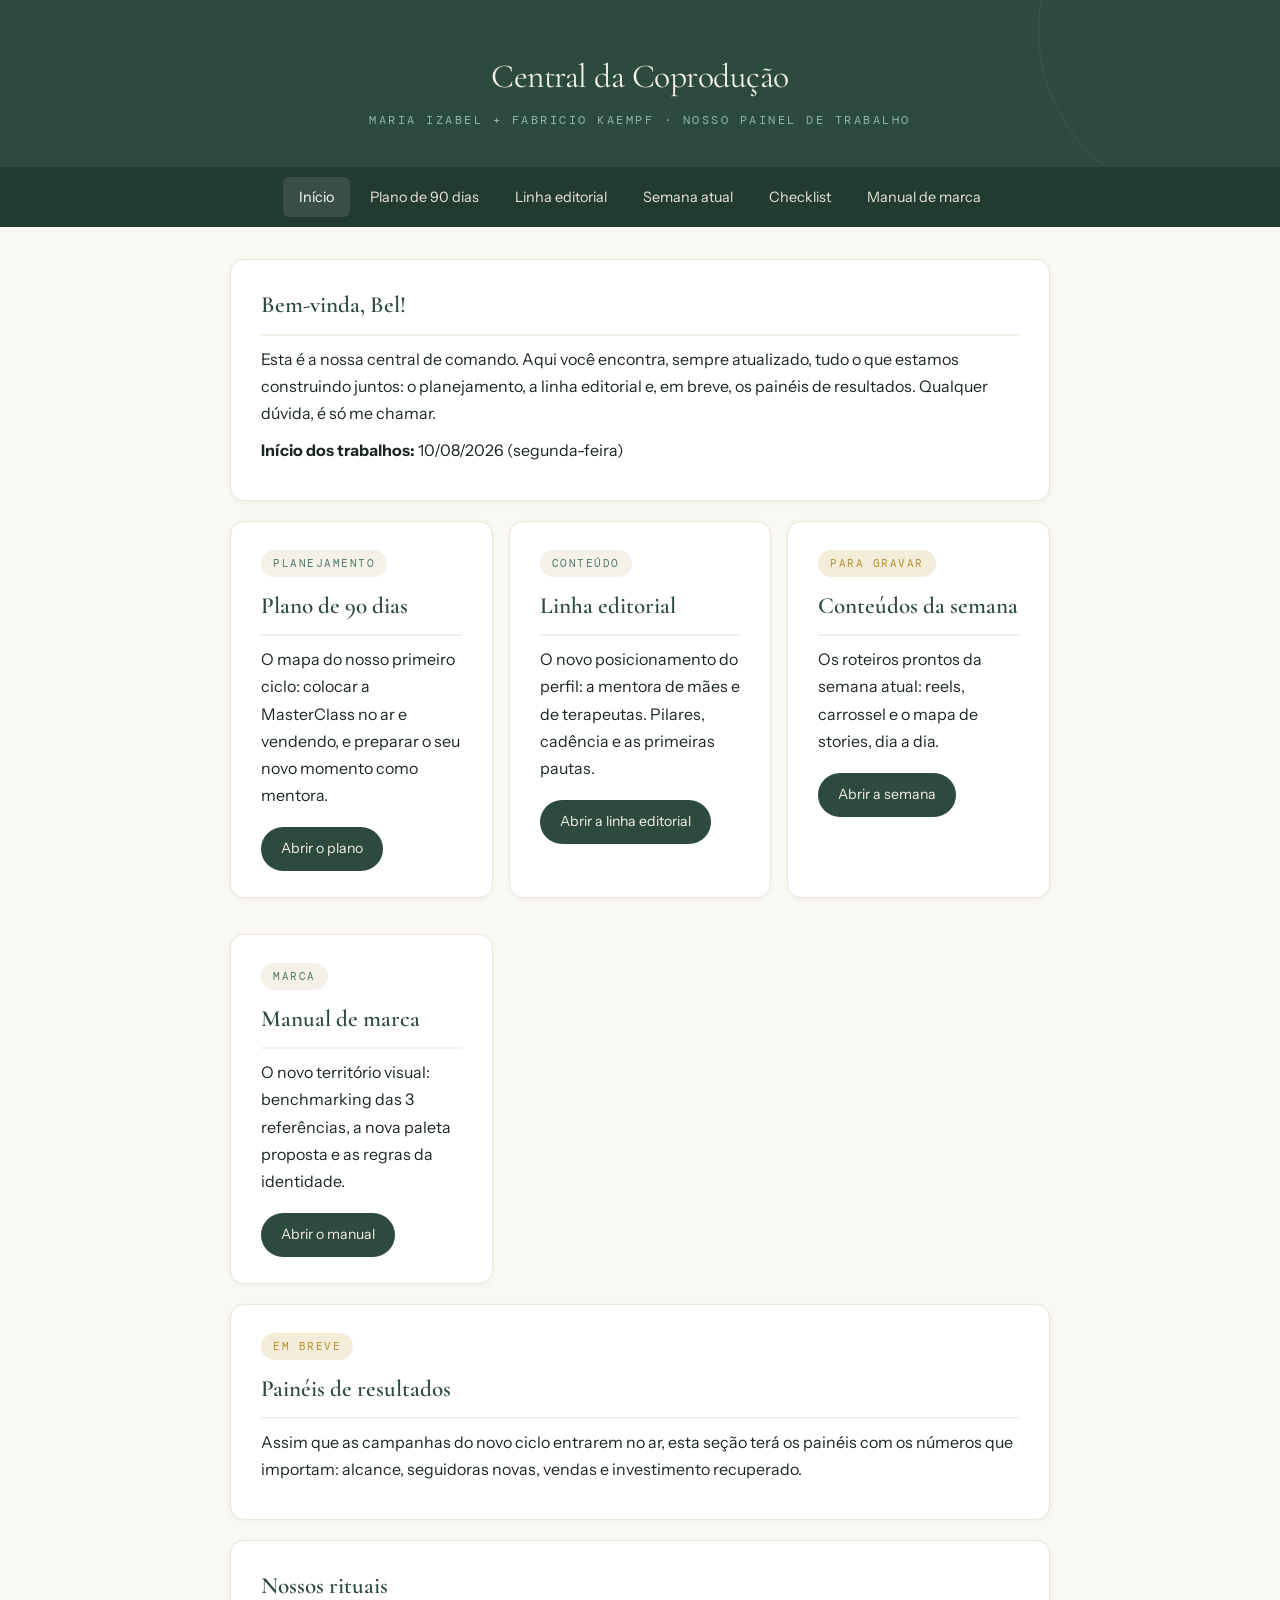
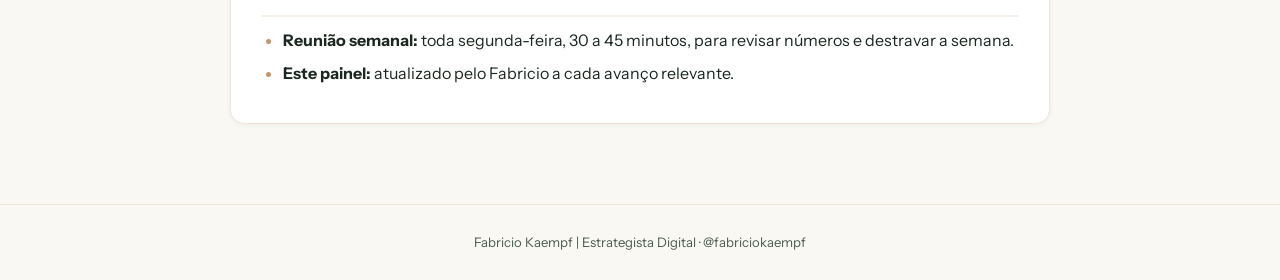
==== index.html @ 76218196 "Conteudos da Semana 2 (17 a 23/08): roteiros calibrados pelas DMs, CTA com DM e numero oficial de 10" ====
<!DOCTYPE html>
<html lang="pt-BR">
<head>
  <meta charset="UTF-8">
  <meta name="viewport" content="width=device-width, initial-scale=1.0">
  <title>Central da Coprodução · Maria Izabel</title>
  <link href="https://fonts.googleapis.com/css2?family=Cormorant+Garamond:ital,wght@0,400;0,600;1,400&family=DM+Mono:wght@300;400&family=Instrument+Sans:wght@400;500;600&display=swap" rel="stylesheet">
  <link rel="stylesheet" href="styles.css">
</head>
<body>
  <header>
    <h1>Central da Coprodução</h1>
    <p>Maria Izabel + Fabricio Kaempf · Nosso painel de trabalho</p>
  </header>
  <nav>
    <a href="index.html" class="ativo">Início</a>
    <a href="plano-90-dias.html">Plano de 90 dias</a>
    <a href="linha-editorial.html">Linha editorial</a>
    <a href="conteudos-semana-02.html">Semana atual</a>
    <a href="checklist.html">Checklist</a>
    <a href="manual-marca.html">Manual de marca</a>
  </nav>
  <main>
    <div class="card">
      <h2>Bem-vinda, Bel!</h2>
      <p>Esta é a nossa central de comando. Aqui você encontra, sempre atualizado, tudo o que estamos construindo juntos: o planejamento, a linha editorial e, em breve, os painéis de resultados. Qualquer dúvida, é só me chamar.</p>
      <p><strong>Início dos trabalhos:</strong> 10/08/2026 (segunda-feira)</p>
    </div>

    <div class="grid">
      <div class="card">
        <span class="tag">Planejamento</span>
        <h2>Plano de 90 dias</h2>
        <p>O mapa do nosso primeiro ciclo: colocar a MasterClass no ar e vendendo, e preparar o seu novo momento como mentora.</p>
        <a class="botao" href="plano-90-dias.html">Abrir o plano</a>
      </div>
      <div class="card">
        <span class="tag">Conteúdo</span>
        <h2>Linha editorial</h2>
        <p>O novo posicionamento do perfil: a mentora de mães e de terapeutas. Pilares, cadência e as primeiras pautas.</p>
        <a class="botao" href="linha-editorial.html">Abrir a linha editorial</a>
      </div>
      <div class="card">
        <span class="tag acento">Para gravar</span>
        <h2>Conteúdos da semana</h2>
        <p>Os roteiros prontos da semana atual: reels, carrossel e o mapa de stories, dia a dia.</p>
        <a class="botao" href="conteudos-semana-02.html">Abrir a semana</a>
      </div>
      <div class="card">
        <span class="tag">Marca</span>
        <h2>Manual de marca</h2>
        <p>O novo território visual: benchmarking das 3 referências, a nova paleta proposta e as regras da identidade.</p>
        <a class="botao" href="manual-marca.html">Abrir o manual</a>
      </div>
    </div>

    <div class="card">
      <span class="tag acento">Em breve</span>
      <h2>Painéis de resultados</h2>
      <p>Assim que as campanhas do novo ciclo entrarem no ar, esta seção terá os painéis com os números que importam: alcance, seguidoras novas, vendas e investimento recuperado.</p>
    </div>

    <div class="card">
      <h2>Nossos rituais</h2>
      <ul>
        <li><strong>Reunião semanal:</strong> toda segunda-feira, 30 a 45 minutos, para revisar números e destravar a semana.</li>
        <li><strong>Este painel:</strong> atualizado pelo Fabricio a cada avanço relevante.</li>
      </ul>
    </div>
  </main>
  <footer>
    Fabricio Kaempf | Estrategista Digital · @fabriciokaempf
  </footer>
</body>
</html>
---- styles.css ----
:root {
  --verde: #2d4a3e;
  --verde-c: #4a7c6b;
  --verde-s: #8fb8a8;
  --creme: #f5f0e8;
  --creme-e: #ede6d6;
  --terra: #c4956a;
  --terra-s: #e8c9a0;
  --off: #faf8f3;
  --txt: #1a2820;
  --txt2: #4a5c53;
  --rosa: #c9736a;
  --mostarda: #b8912e;
  --salvia: #a8b5a0;
}

* { margin: 0; padding: 0; box-sizing: border-box; }

body {
  font-family: 'Instrument Sans', 'Segoe UI', sans-serif;
  background: var(--off);
  color: var(--txt);
  line-height: 1.7;
}

header {
  background: var(--verde);
  color: var(--creme);
  padding: 48px 20px 36px;
  text-align: center;
  position: relative;
  overflow: hidden;
}

header::before {
  content: '';
  position: absolute;
  width: 340px; height: 340px;
  border-radius: 50%;
  border: 1px solid rgba(255, 255, 255, 0.07);
  top: -140px; right: -100px;
}

header h1 {
  font-family: 'Cormorant Garamond', Georgia, serif;
  font-weight: 400;
  font-size: 2.1rem;
  letter-spacing: -0.5px;
  margin-bottom: 6px;
}

header p {
  font-family: 'DM Mono', monospace;
  font-size: 0.72rem;
  letter-spacing: 2.5px;
  text-transform: uppercase;
  color: var(--verde-s);
}

nav {
  background: #223b31;
  display: flex;
  justify-content: center;
  flex-wrap: wrap;
  gap: 4px;
  padding: 10px;
}

nav a {
  color: var(--creme-e);
  text-decoration: none;
  padding: 8px 16px;
  border-radius: 6px;
  font-size: 0.9rem;
}

nav a:hover, nav a.ativo {
  background: rgba(255, 255, 255, 0.1);
  color: #fff;
}

main {
  max-width: 860px;
  margin: 0 auto;
  padding: 32px 20px 60px;
}

.card {
  background: #fff;
  border-radius: 14px;
  border: 1px solid var(--creme-e);
  padding: 26px 30px;
  margin-bottom: 20px;
  box-shadow: 0 1px 5px rgba(45, 74, 62, 0.06);
}

.card h2 {
  font-family: 'Cormorant Garamond', Georgia, serif;
  font-weight: 600;
  color: var(--verde);
  font-size: 1.45rem;
  margin-bottom: 10px;
  padding-bottom: 8px;
  border-bottom: 2px solid var(--creme);
}

.card h3 {
  color: var(--verde-c);
  font-size: 1rem;
  margin: 16px 0 6px;
}

.card p { margin-bottom: 10px; color: var(--txt); }

.card ul { padding-left: 22px; margin-bottom: 10px; }

.card li { margin-bottom: 6px; color: var(--txt); }

.card li::marker { color: var(--terra); }

.grid {
  display: grid;
  grid-template-columns: repeat(auto-fit, minmax(240px, 1fr));
  gap: 16px;
}

a.botao {
  display: inline-block;
  background: var(--verde);
  color: var(--creme);
  text-decoration: none;
  padding: 10px 20px;
  border-radius: 30px;
  font-size: 0.88rem;
  margin-top: 8px;
}

a.botao:hover { background: var(--verde-c); }

.tag {
  display: inline-block;
  font-family: 'DM Mono', monospace;
  background: var(--creme);
  color: var(--verde-c);
  font-size: 0.68rem;
  letter-spacing: 1.5px;
  text-transform: uppercase;
  padding: 4px 12px;
  border-radius: 20px;
  margin-bottom: 10px;
}

.tag.acento { background: #f3ecd8; color: var(--mostarda); }

footer {
  text-align: center;
  color: var(--txt2);
  font-size: 0.82rem;
  padding: 26px;
  border-top: 1px solid var(--creme-e);
}

@media (max-width: 600px) {
  header h1 { font-size: 1.55rem; }
  .card { padding: 20px 22px; }
}
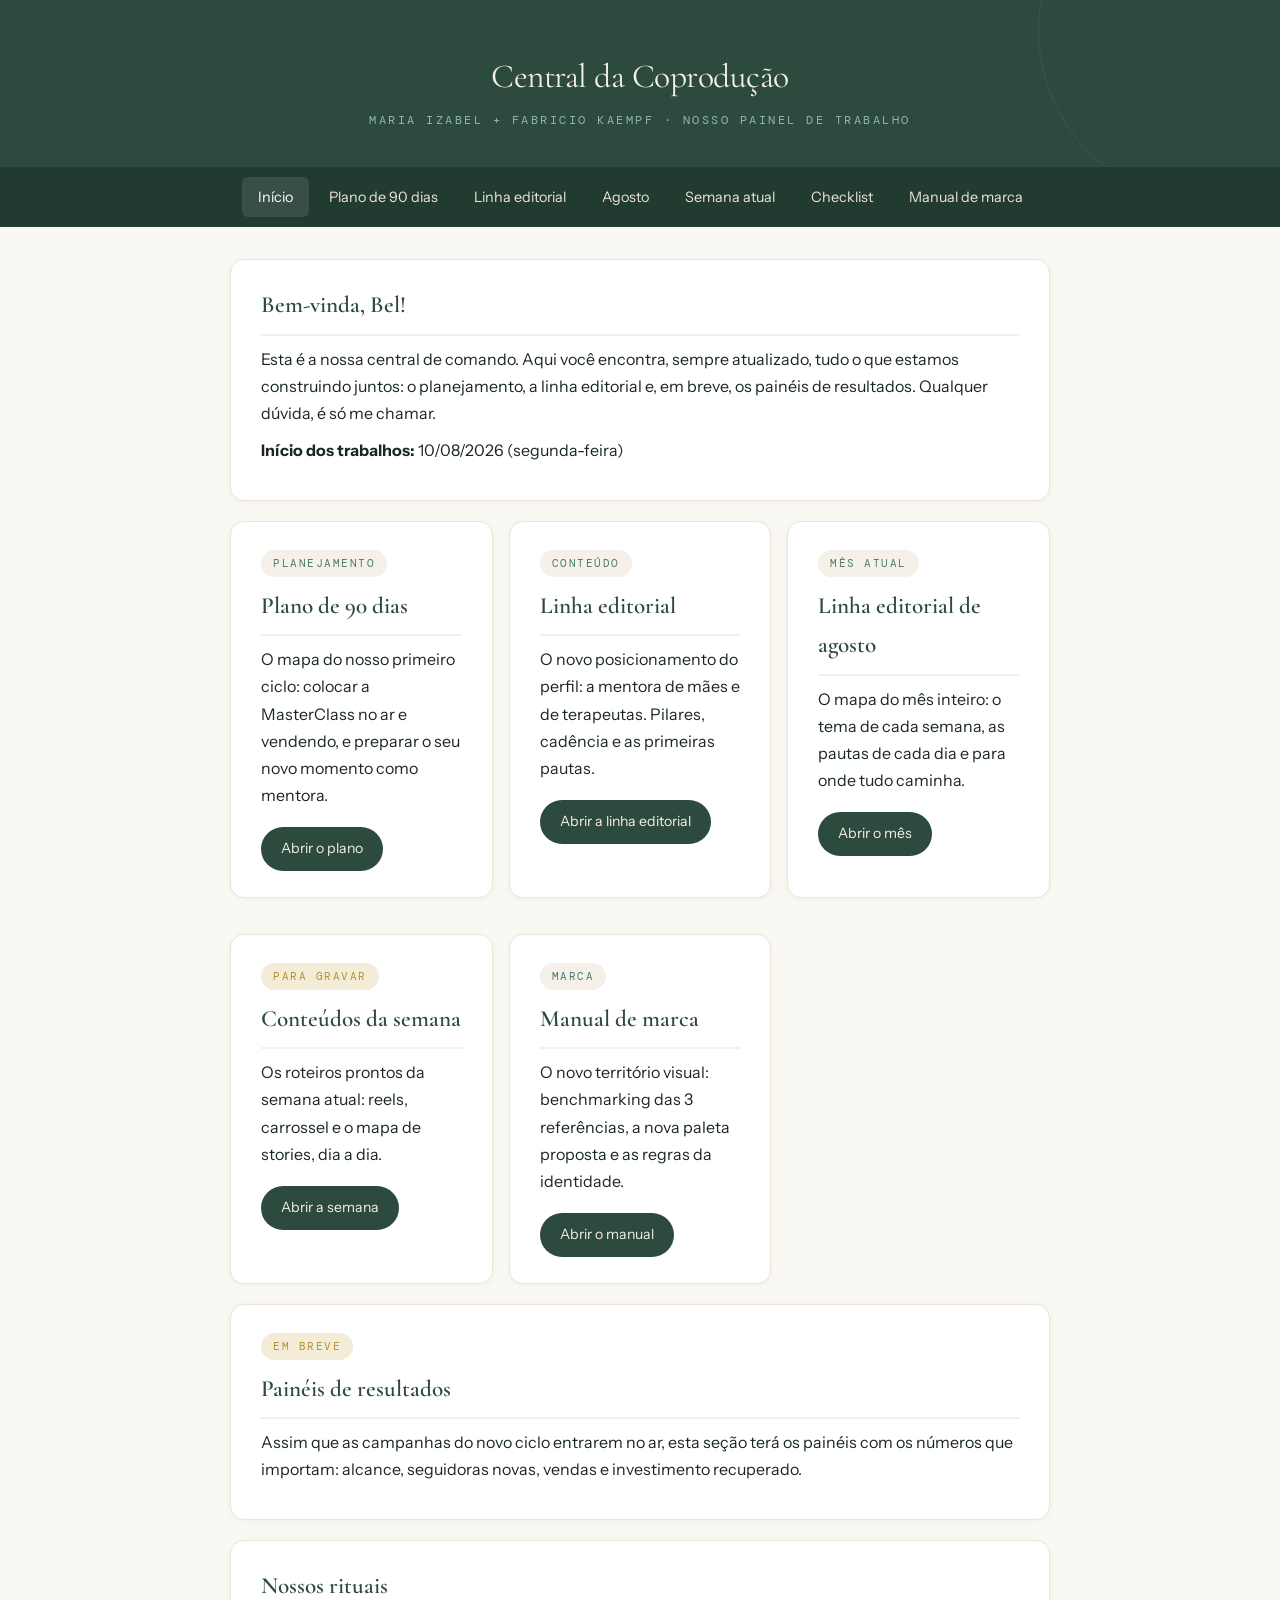
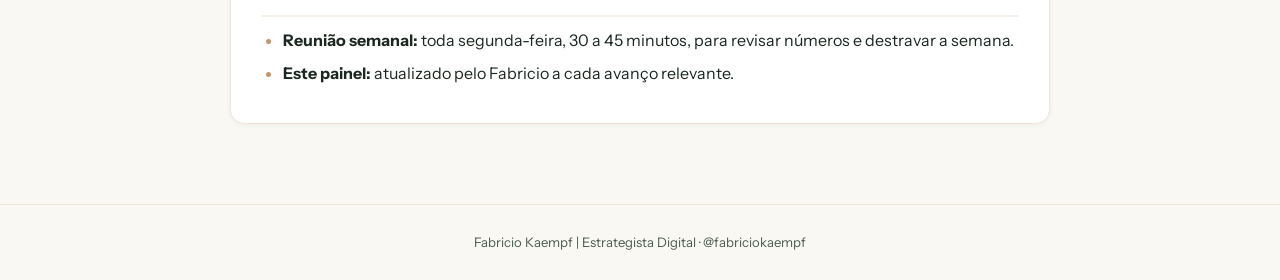
==== commit 984e2a42: "Linha editorial de agosto: mapa do mes com semanas 3 e 4 e metricas de acompanhamento Co-Authored-By" ====
--- a/index.html
+++ b/index.html
@@ -16,6 +16,7 @@
     <a href="index.html" class="ativo">Início</a>
     <a href="plano-90-dias.html">Plano de 90 dias</a>
     <a href="linha-editorial.html">Linha editorial</a>
+    <a href="planejamento-agosto.html">Agosto</a>
     <a href="conteudos-semana-02.html">Semana atual</a>
     <a href="checklist.html">Checklist</a>
     <a href="manual-marca.html">Manual de marca</a>
@@ -39,6 +40,12 @@
         <h2>Linha editorial</h2>
         <p>O novo posicionamento do perfil: a mentora de mães e de terapeutas. Pilares, cadência e as primeiras pautas.</p>
         <a class="botao" href="linha-editorial.html">Abrir a linha editorial</a>
+      </div>
+      <div class="card">
+        <span class="tag">Mês atual</span>
+        <h2>Linha editorial de agosto</h2>
+        <p>O mapa do mês inteiro: o tema de cada semana, as pautas de cada dia e para onde tudo caminha.</p>
+        <a class="botao" href="planejamento-agosto.html">Abrir o mês</a>
       </div>
       <div class="card">
         <span class="tag acento">Para gravar</span>
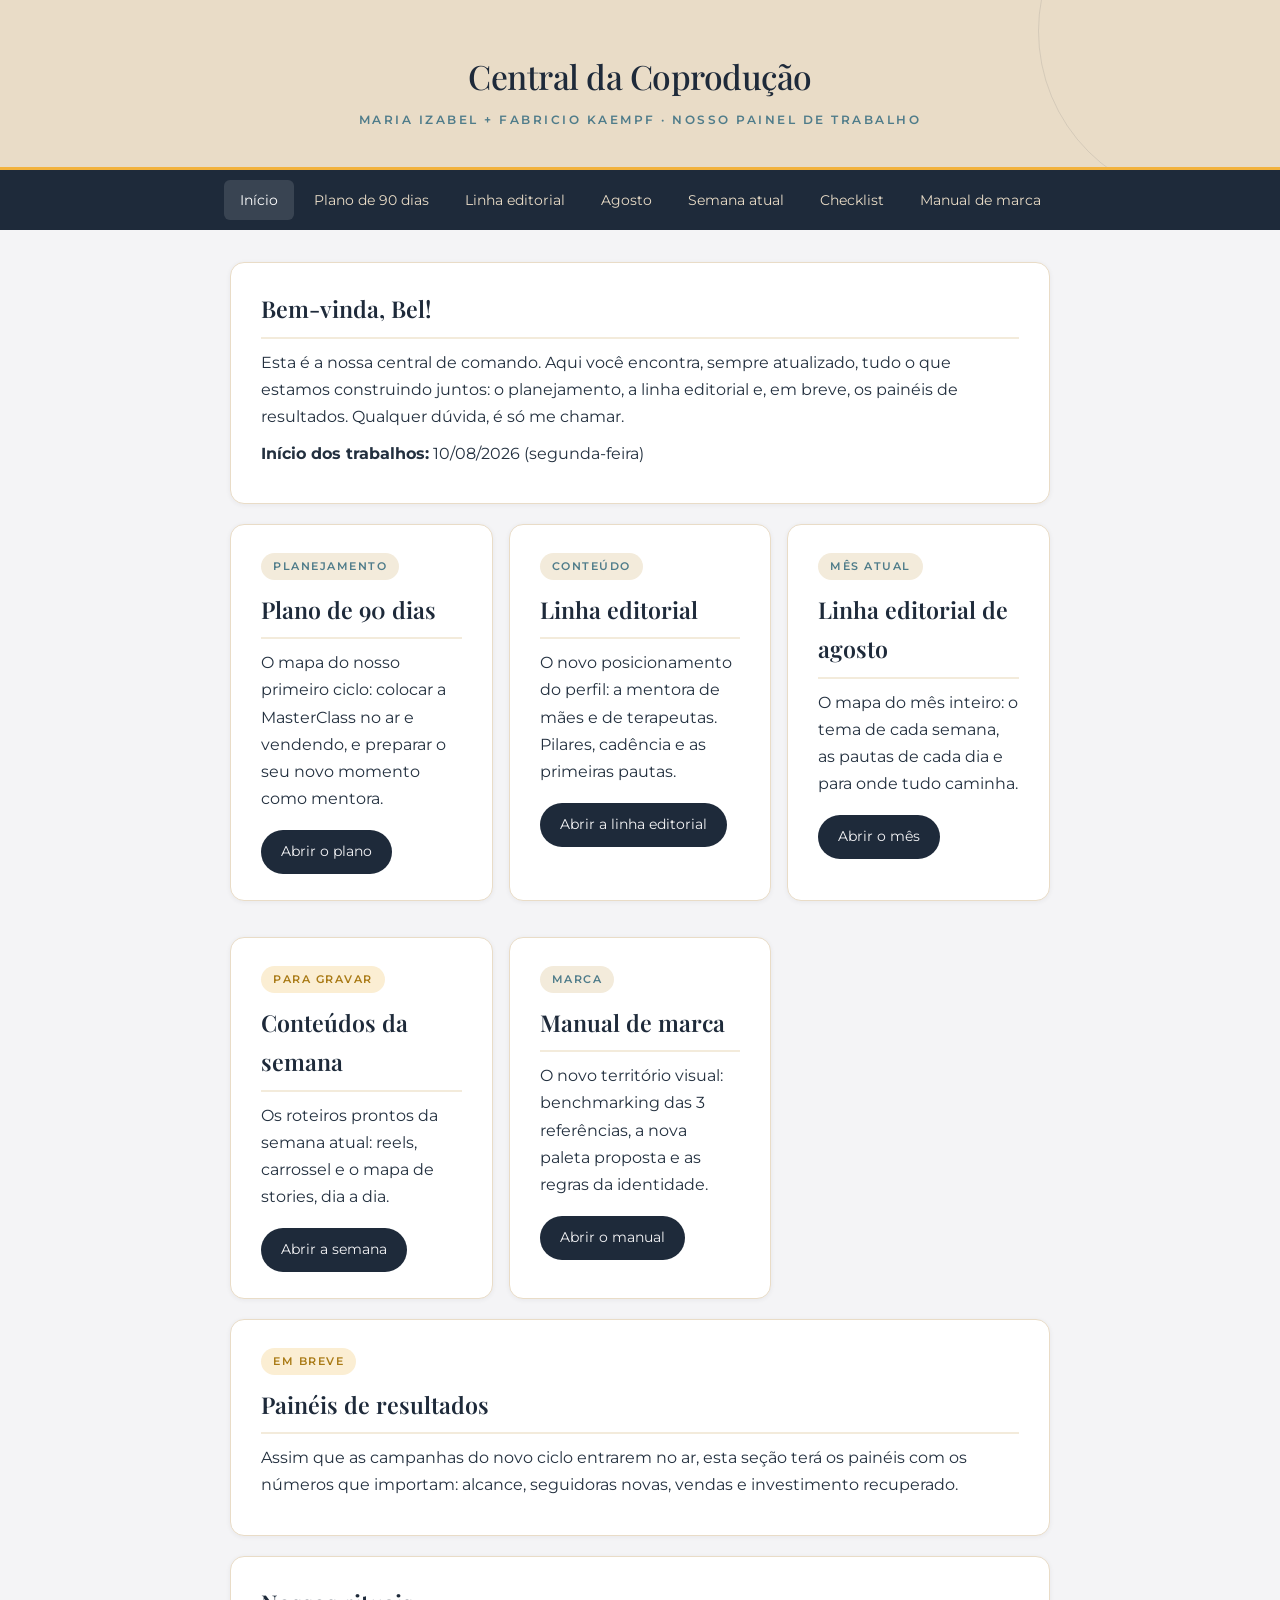
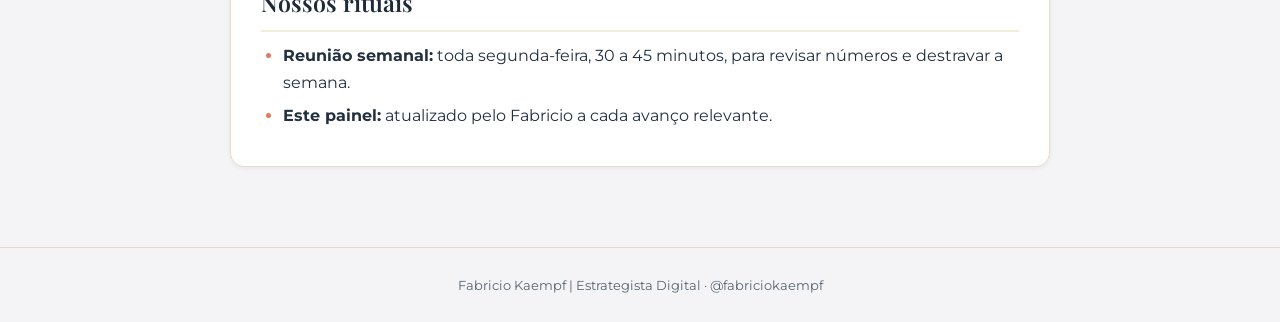
==== commit 3e8ce6d8: "Paleta v2 'ciencia com colo' aplicada na central: tokens novos com aliases, tipografia Playfair + Mo" ====
--- a/index.html
+++ b/index.html
@@ -4,7 +4,7 @@
   <meta charset="UTF-8">
   <meta name="viewport" content="width=device-width, initial-scale=1.0">
   <title>Central da Coprodução · Maria Izabel</title>
-  <link href="https://fonts.googleapis.com/css2?family=Cormorant+Garamond:ital,wght@0,400;0,600;1,400&family=DM+Mono:wght@300;400&family=Instrument+Sans:wght@400;500;600&display=swap" rel="stylesheet">
+  <link href="https://fonts.googleapis.com/css2?family=Playfair+Display:ital,wght@0,400;0,500;0,600;1,400&family=Montserrat:wght@400;500;600&family=Caveat:wght@500&display=swap" rel="stylesheet">
   <link rel="stylesheet" href="styles.css">
 </head>
 <body>
--- a/styles.css
+++ b/styles.css
@@ -1,35 +1,49 @@
+/* Paleta v2.0 "ciência com colo" · aprovada pela Bel em 14/08/2026 */
 :root {
-  --verde: #2d4a3e;
-  --verde-c: #4a7c6b;
-  --verde-s: #8fb8a8;
-  --creme: #f5f0e8;
-  --creme-e: #ede6d6;
-  --terra: #c4956a;
-  --terra-s: #e8c9a0;
-  --off: #faf8f3;
-  --txt: #1a2820;
-  --txt2: #4a5c53;
-  --rosa: #c9736a;
-  --mostarda: #b8912e;
-  --salvia: #a8b5a0;
+  --azul: #1E2A3A;        /* azul-confiança: autoridade, títulos */
+  --azul-calma: #4F7C8A;  /* subtítulos e rótulos */
+  --verde-eq: #7A8F6B;    /* verde-equilíbrio: herança do sálvia */
+  --areia: #E9DCC7;       /* areia-suavidade */
+  --areia-s: #F3EBDB;     /* areia clara para fundos de destaque */
+  --branco: #F4F4F6;      /* branco-leveza: fundo dominante */
+  --amarelo: #F2B23D;     /* amarelo-alegria: acento, herança do dourado */
+  --terracota: #E07A5F;   /* terracota-acolhimento */
+  --ameixa: #B46A7A;      /* ameixa-sensibilidade: camada alma */
+
+  /* Aliases legados (nomes antigos apontando para a paleta v2) */
+  --verde: var(--azul);
+  --verde-c: var(--azul-calma);
+  --verde-s: var(--verde-eq);
+  --creme: var(--areia-s);
+  --creme-e: var(--areia);
+  --terra: var(--terracota);
+  --terra-s: #F2C9BC;
+  --off: var(--branco);
+  --rosa: var(--ameixa);
+  --mostarda: #A97A15;    /* âmbar escurecido para texto legível */
+  --salvia: var(--verde-eq);
+
+  --txt: #23303F;
+  --txt2: #57646F;
 }
 
 * { margin: 0; padding: 0; box-sizing: border-box; }
 
 body {
-  font-family: 'Instrument Sans', 'Segoe UI', sans-serif;
-  background: var(--off);
+  font-family: 'Montserrat', 'Segoe UI', sans-serif;
+  background: var(--branco);
   color: var(--txt);
   line-height: 1.7;
 }
 
 header {
-  background: var(--verde);
-  color: var(--creme);
+  background: var(--areia);
+  color: var(--azul);
   padding: 48px 20px 36px;
   text-align: center;
   position: relative;
   overflow: hidden;
+  border-bottom: 3px solid var(--amarelo);
 }
 
 header::before {
@@ -37,28 +51,29 @@
   position: absolute;
   width: 340px; height: 340px;
   border-radius: 50%;
-  border: 1px solid rgba(255, 255, 255, 0.07);
+  border: 1px solid rgba(30, 42, 58, 0.10);
   top: -140px; right: -100px;
 }
 
 header h1 {
-  font-family: 'Cormorant Garamond', Georgia, serif;
-  font-weight: 400;
+  font-family: 'Playfair Display', Georgia, serif;
+  font-weight: 500;
   font-size: 2.1rem;
   letter-spacing: -0.5px;
   margin-bottom: 6px;
 }
 
 header p {
-  font-family: 'DM Mono', monospace;
+  font-family: 'Montserrat', sans-serif;
+  font-weight: 600;
   font-size: 0.72rem;
   letter-spacing: 2.5px;
   text-transform: uppercase;
-  color: var(--verde-s);
+  color: var(--azul-calma);
 }
 
 nav {
-  background: #223b31;
+  background: var(--azul);
   display: flex;
   justify-content: center;
   flex-wrap: wrap;
@@ -67,7 +82,7 @@
 }
 
 nav a {
-  color: var(--creme-e);
+  color: var(--areia);
   text-decoration: none;
   padding: 8px 16px;
   border-radius: 6px;
@@ -75,7 +90,7 @@
 }
 
 nav a:hover, nav a.ativo {
-  background: rgba(255, 255, 255, 0.1);
+  background: rgba(255, 255, 255, 0.12);
   color: #fff;
 }
 
@@ -88,24 +103,24 @@
 .card {
   background: #fff;
   border-radius: 14px;
-  border: 1px solid var(--creme-e);
+  border: 1px solid var(--areia);
   padding: 26px 30px;
   margin-bottom: 20px;
-  box-shadow: 0 1px 5px rgba(45, 74, 62, 0.06);
+  box-shadow: 0 1px 5px rgba(30, 42, 58, 0.06);
 }
 
 .card h2 {
-  font-family: 'Cormorant Garamond', Georgia, serif;
+  font-family: 'Playfair Display', Georgia, serif;
   font-weight: 600;
-  color: var(--verde);
+  color: var(--azul);
   font-size: 1.45rem;
   margin-bottom: 10px;
   padding-bottom: 8px;
-  border-bottom: 2px solid var(--creme);
+  border-bottom: 2px solid var(--areia-s);
 }
 
 .card h3 {
-  color: var(--verde-c);
+  color: var(--azul-calma);
   font-size: 1rem;
   margin: 16px 0 6px;
 }
@@ -116,7 +131,7 @@
 
 .card li { margin-bottom: 6px; color: var(--txt); }
 
-.card li::marker { color: var(--terra); }
+.card li::marker { color: var(--terracota); }
 
 .grid {
   display: grid;
@@ -126,8 +141,8 @@
 
 a.botao {
   display: inline-block;
-  background: var(--verde);
-  color: var(--creme);
+  background: var(--azul);
+  color: var(--branco);
   text-decoration: none;
   padding: 10px 20px;
   border-radius: 30px;
@@ -135,13 +150,14 @@
   margin-top: 8px;
 }
 
-a.botao:hover { background: var(--verde-c); }
+a.botao:hover { background: var(--azul-calma); }
 
 .tag {
   display: inline-block;
-  font-family: 'DM Mono', monospace;
-  background: var(--creme);
-  color: var(--verde-c);
+  font-family: 'Montserrat', sans-serif;
+  font-weight: 600;
+  background: var(--areia-s);
+  color: var(--azul-calma);
   font-size: 0.68rem;
   letter-spacing: 1.5px;
   text-transform: uppercase;
@@ -150,14 +166,14 @@
   margin-bottom: 10px;
 }
 
-.tag.acento { background: #f3ecd8; color: var(--mostarda); }
+.tag.acento { background: #FBEED3; color: var(--mostarda); }
 
 footer {
   text-align: center;
   color: var(--txt2);
   font-size: 0.82rem;
   padding: 26px;
-  border-top: 1px solid var(--creme-e);
+  border-top: 1px solid var(--areia);
 }
 
 @media (max-width: 600px) {
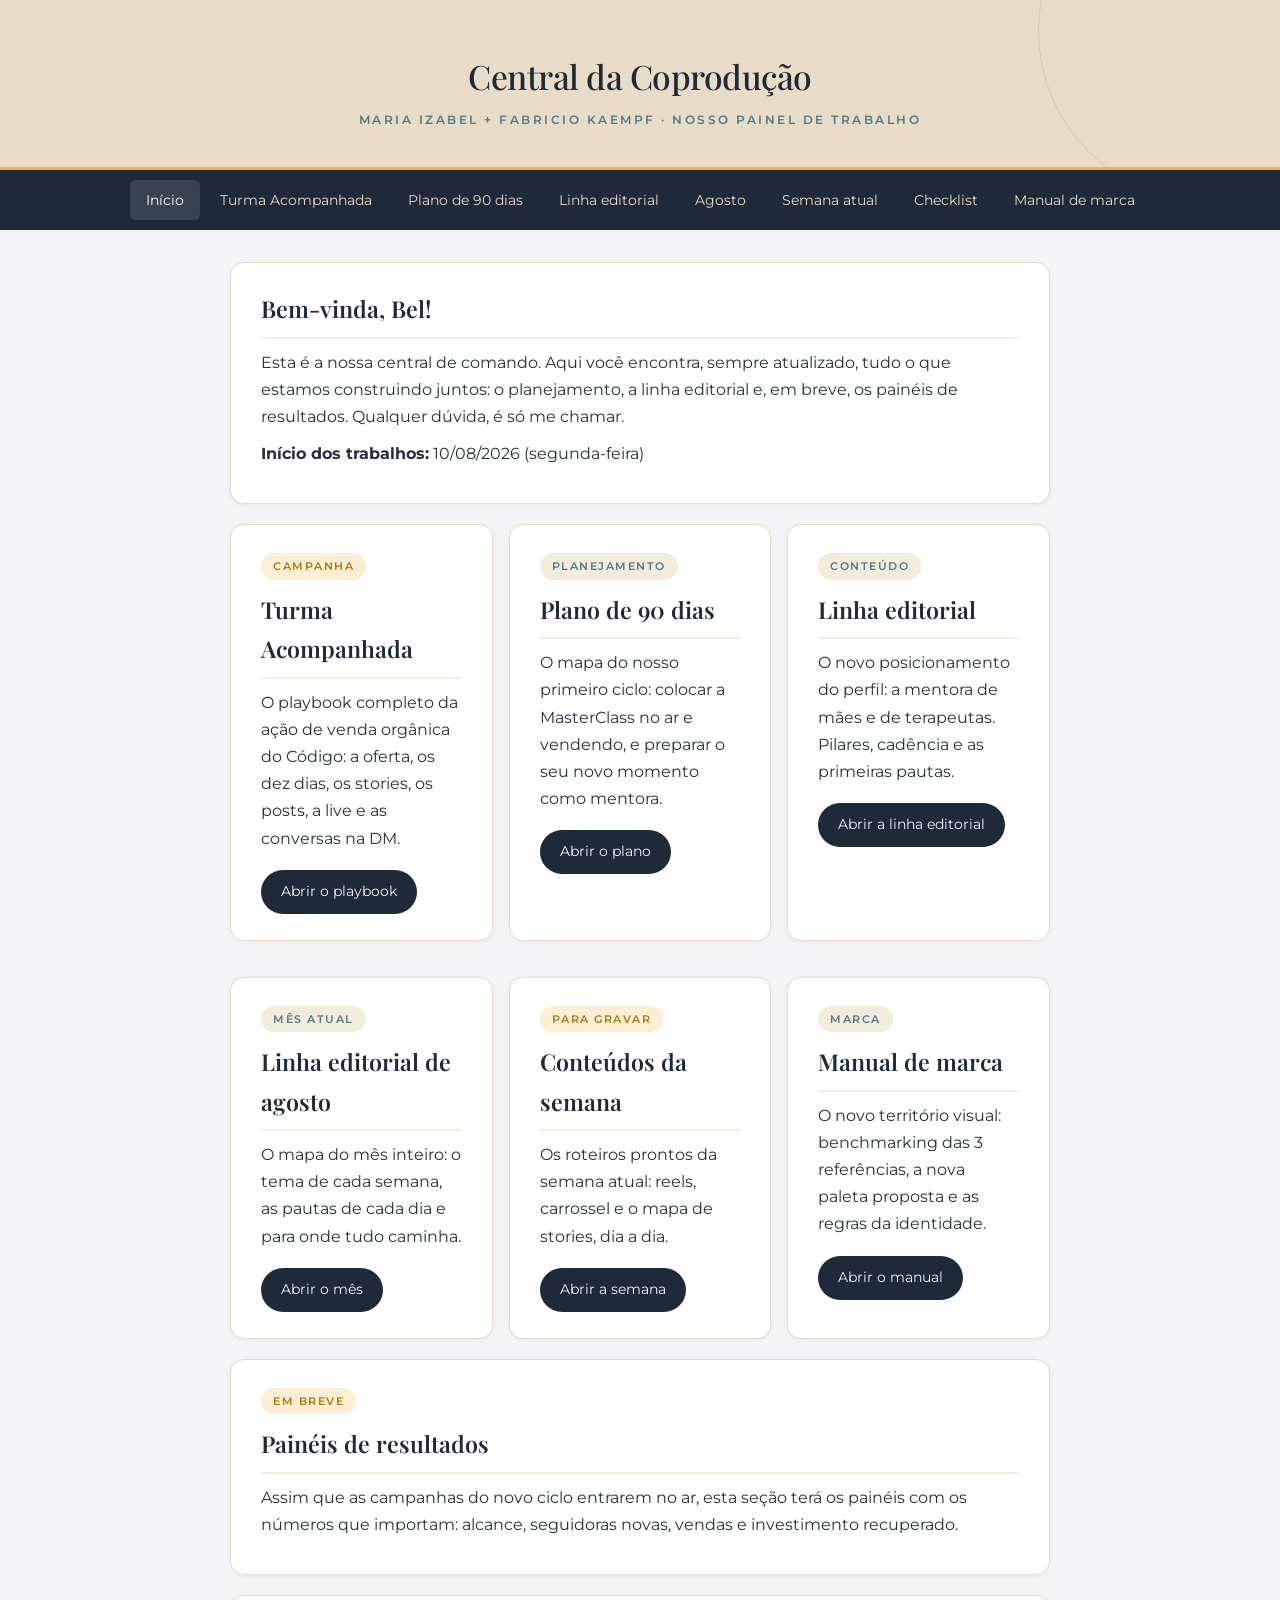
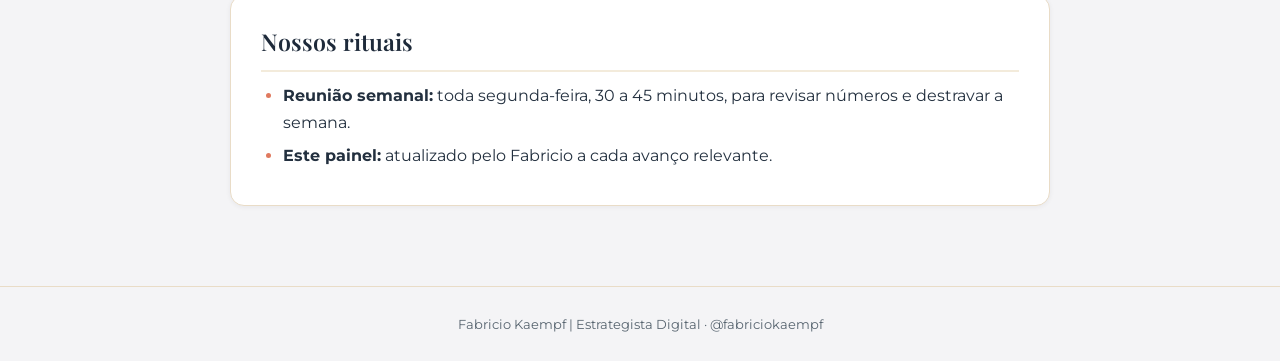
==== commit 40288c15: "Adiciona o playbook da Turma Acompanhada a central" ====
--- a/index.html
+++ b/index.html
@@ -14,6 +14,7 @@
   </header>
   <nav>
     <a href="index.html" class="ativo">Início</a>
+    <a href="turma-acompanhada.html">Turma Acompanhada</a>
     <a href="plano-90-dias.html">Plano de 90 dias</a>
     <a href="linha-editorial.html">Linha editorial</a>
     <a href="planejamento-agosto.html">Agosto</a>
@@ -29,6 +30,12 @@
     </div>
 
     <div class="grid">
+      <div class="card">
+        <span class="tag acento">Campanha</span>
+        <h2>Turma Acompanhada</h2>
+        <p>O playbook completo da ação de venda orgânica do Código: a oferta, os dez dias, os stories, os posts, a live e as conversas na DM.</p>
+        <a class="botao" href="turma-acompanhada.html">Abrir o playbook</a>
+      </div>
       <div class="card">
         <span class="tag">Planejamento</span>
         <h2>Plano de 90 dias</h2>
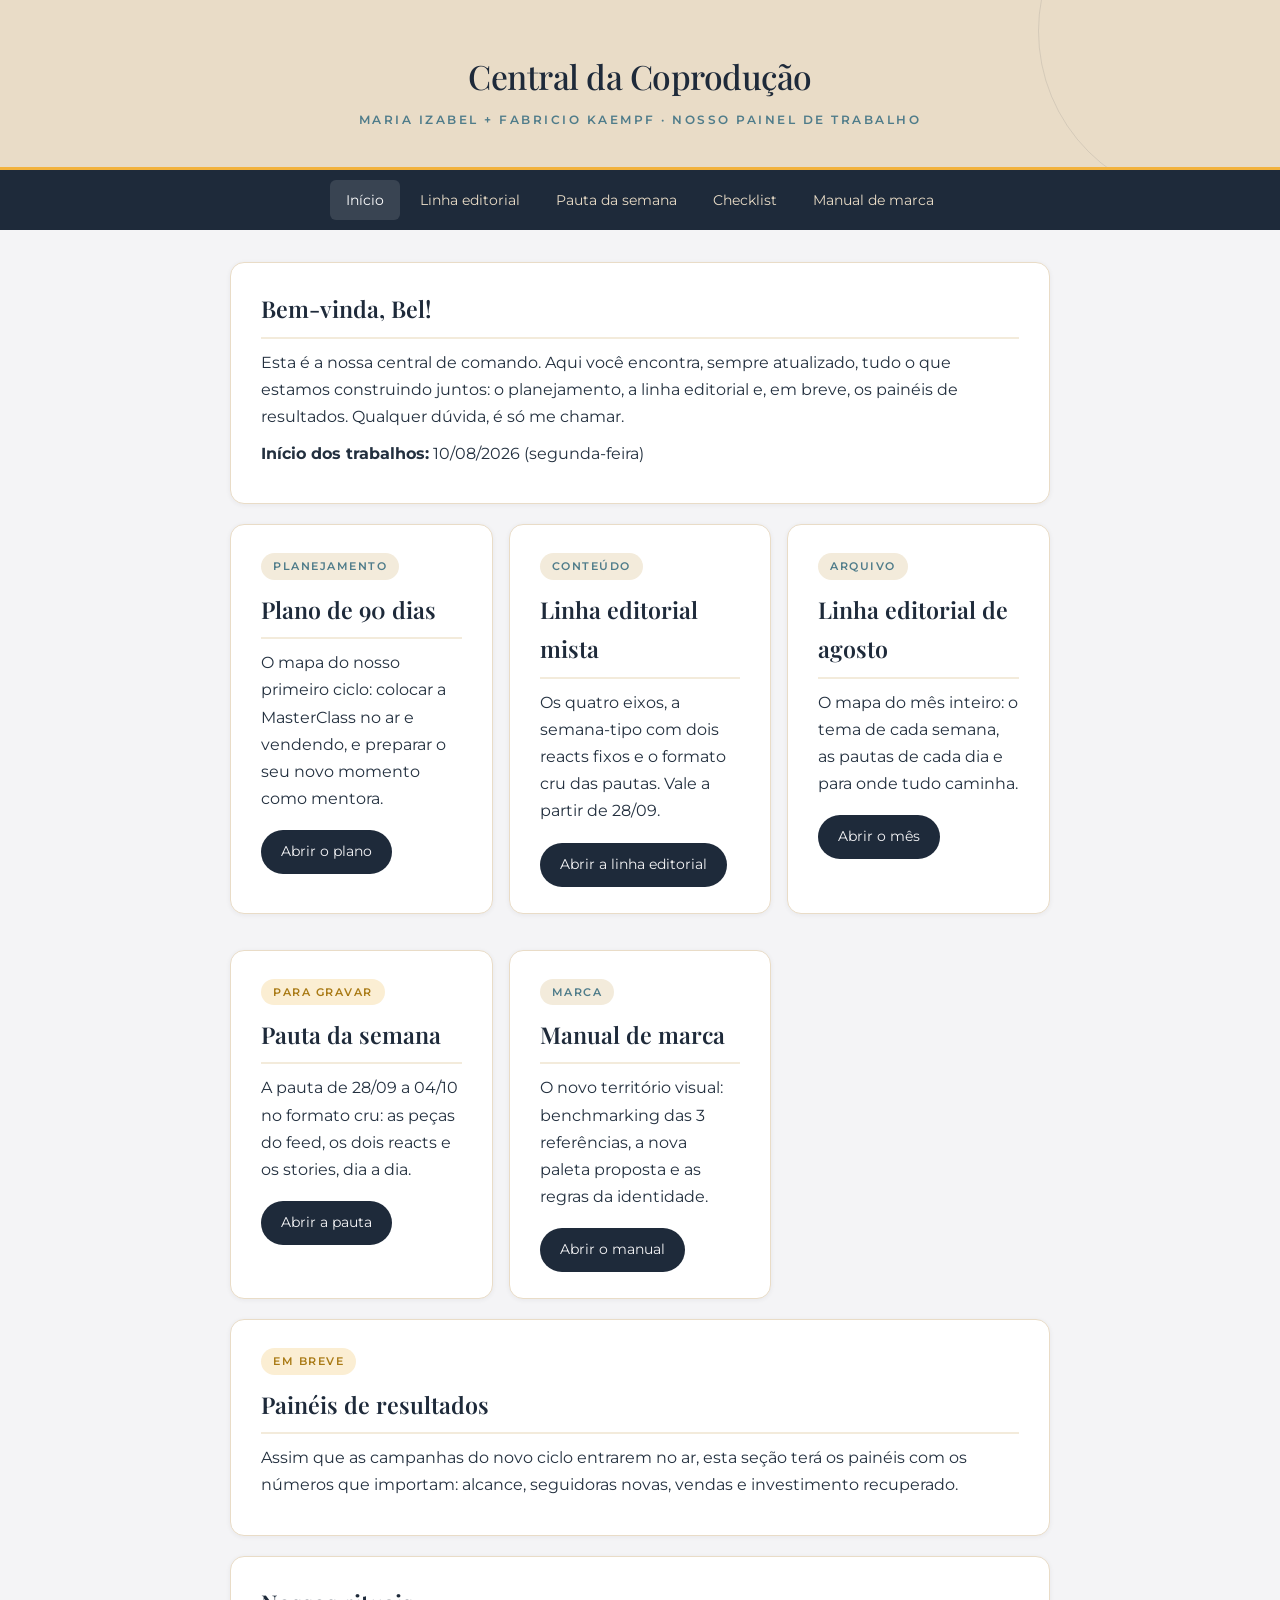
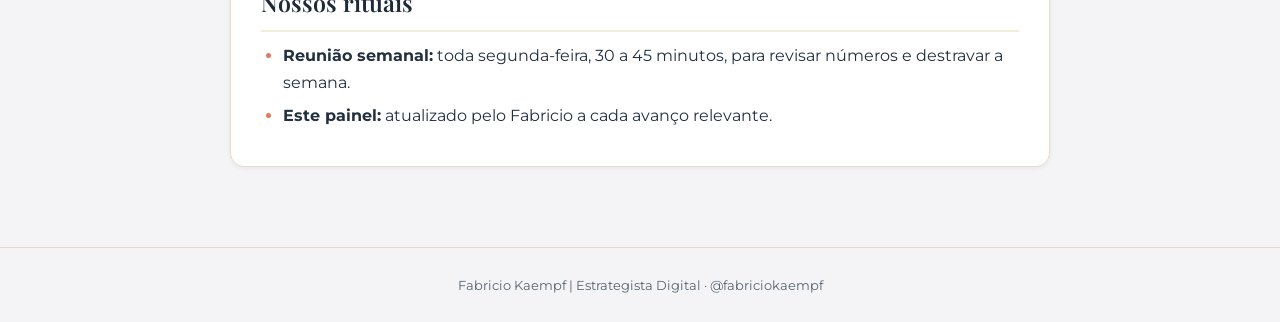
==== commit b2dcf057: "Linha editorial mista e pauta da semana 28/09: revisadas pela critica em 3 lentes (fidelidade a call" ====
--- a/index.html
+++ b/index.html
@@ -14,11 +14,8 @@
   </header>
   <nav>
     <a href="index.html" class="ativo">Início</a>
-    <a href="turma-acompanhada.html">Turma Acompanhada</a>
-    <a href="plano-90-dias.html">Plano de 90 dias</a>
-    <a href="linha-editorial.html">Linha editorial</a>
-    <a href="planejamento-agosto.html">Agosto</a>
-    <a href="conteudos-semana-02.html">Semana atual</a>
+    <a href="linha-editorial-mista.html">Linha editorial</a>
+    <a href="pauta-semana-28-09.html">Pauta da semana</a>
     <a href="checklist.html">Checklist</a>
     <a href="manual-marca.html">Manual de marca</a>
   </nav>
@@ -31,12 +28,6 @@
 
     <div class="grid">
       <div class="card">
-        <span class="tag acento">Campanha</span>
-        <h2>Turma Acompanhada</h2>
-        <p>O playbook completo da ação de venda orgânica do Código: a oferta, os dez dias, os stories, os posts, a live e as conversas na DM.</p>
-        <a class="botao" href="turma-acompanhada.html">Abrir o playbook</a>
-      </div>
-      <div class="card">
         <span class="tag">Planejamento</span>
         <h2>Plano de 90 dias</h2>
         <p>O mapa do nosso primeiro ciclo: colocar a MasterClass no ar e vendendo, e preparar o seu novo momento como mentora.</p>
@@ -44,21 +35,21 @@
       </div>
       <div class="card">
         <span class="tag">Conteúdo</span>
-        <h2>Linha editorial</h2>
-        <p>O novo posicionamento do perfil: a mentora de mães e de terapeutas. Pilares, cadência e as primeiras pautas.</p>
-        <a class="botao" href="linha-editorial.html">Abrir a linha editorial</a>
+        <h2>Linha editorial mista</h2>
+        <p>Os quatro eixos, a semana-tipo com dois reacts fixos e o formato cru das pautas. Vale a partir de 28/09.</p>
+        <a class="botao" href="linha-editorial-mista.html">Abrir a linha editorial</a>
       </div>
       <div class="card">
-        <span class="tag">Mês atual</span>
+        <span class="tag">Arquivo</span>
         <h2>Linha editorial de agosto</h2>
         <p>O mapa do mês inteiro: o tema de cada semana, as pautas de cada dia e para onde tudo caminha.</p>
         <a class="botao" href="planejamento-agosto.html">Abrir o mês</a>
       </div>
       <div class="card">
         <span class="tag acento">Para gravar</span>
-        <h2>Conteúdos da semana</h2>
-        <p>Os roteiros prontos da semana atual: reels, carrossel e o mapa de stories, dia a dia.</p>
-        <a class="botao" href="conteudos-semana-02.html">Abrir a semana</a>
+        <h2>Pauta da semana</h2>
+        <p>A pauta de 28/09 a 04/10 no formato cru: as peças do feed, os dois reacts e os stories, dia a dia.</p>
+        <a class="botao" href="pauta-semana-28-09.html">Abrir a pauta</a>
       </div>
       <div class="card">
         <span class="tag">Marca</span>
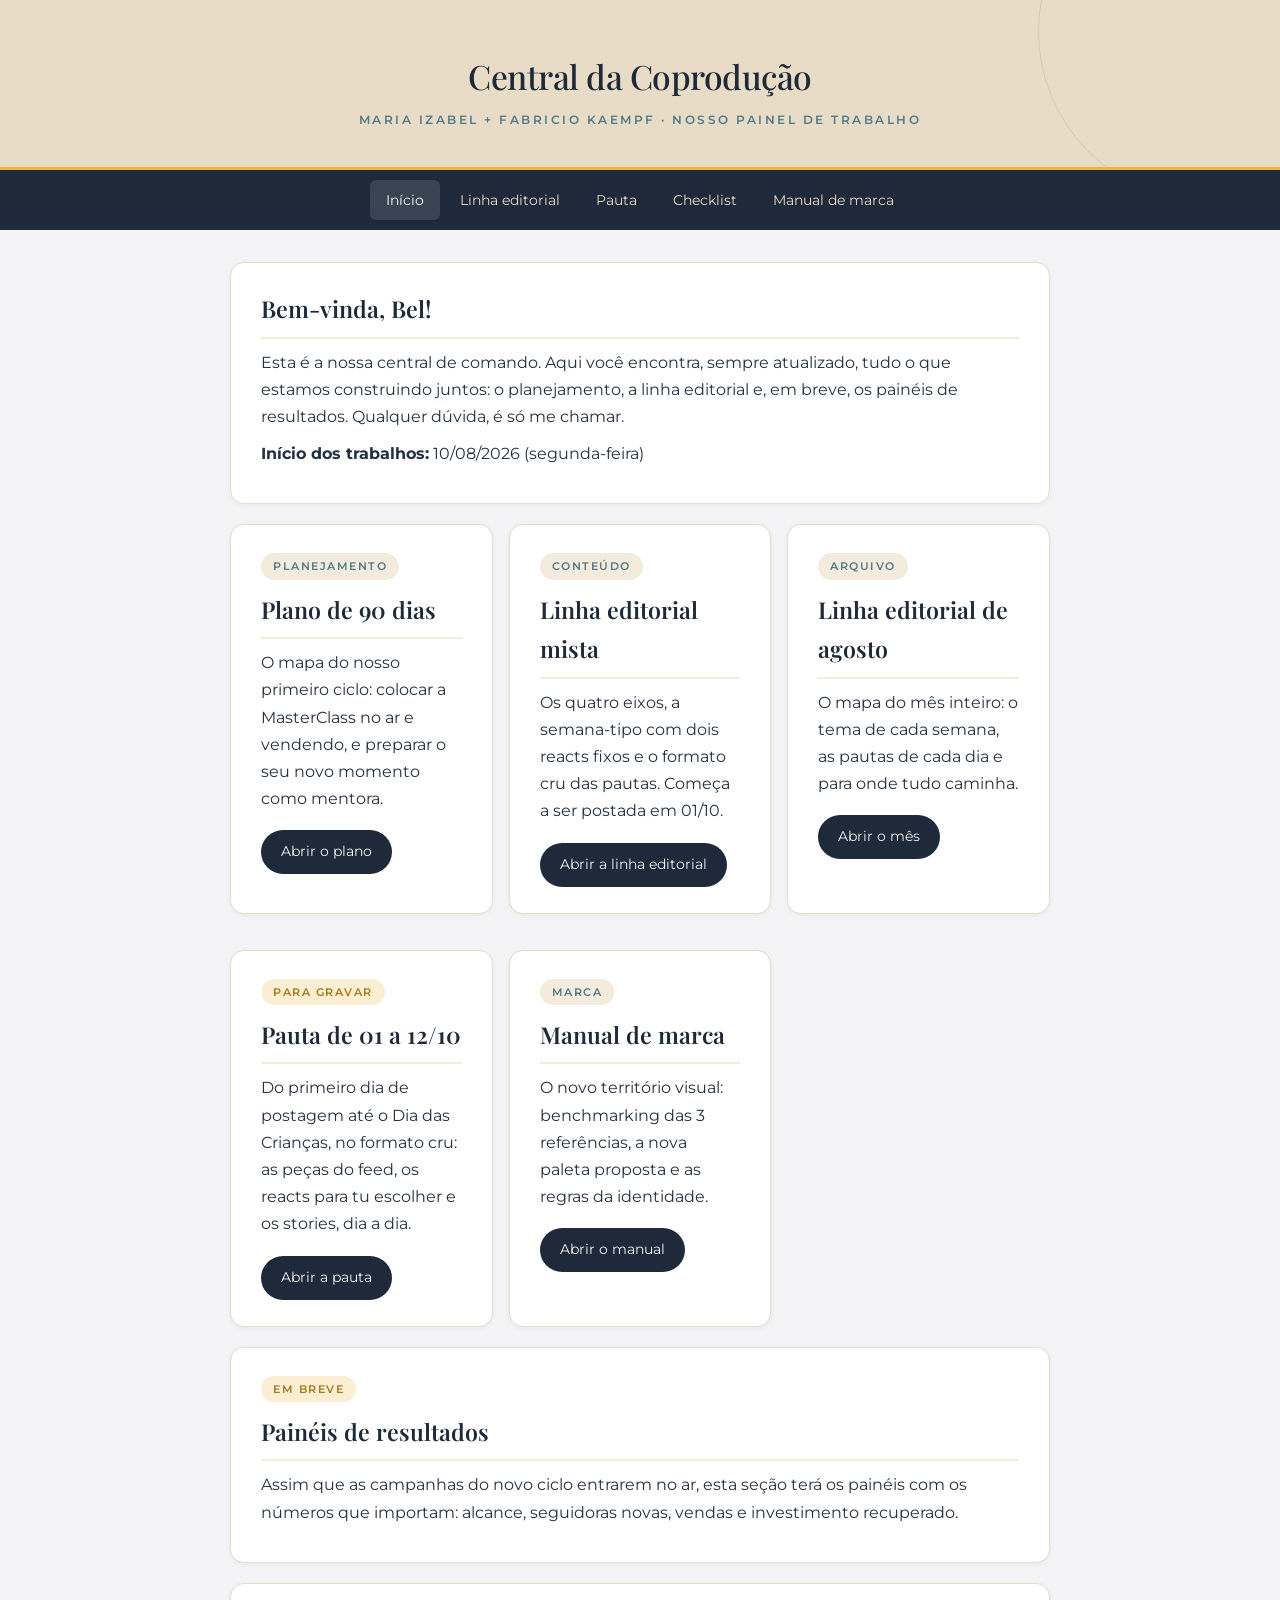
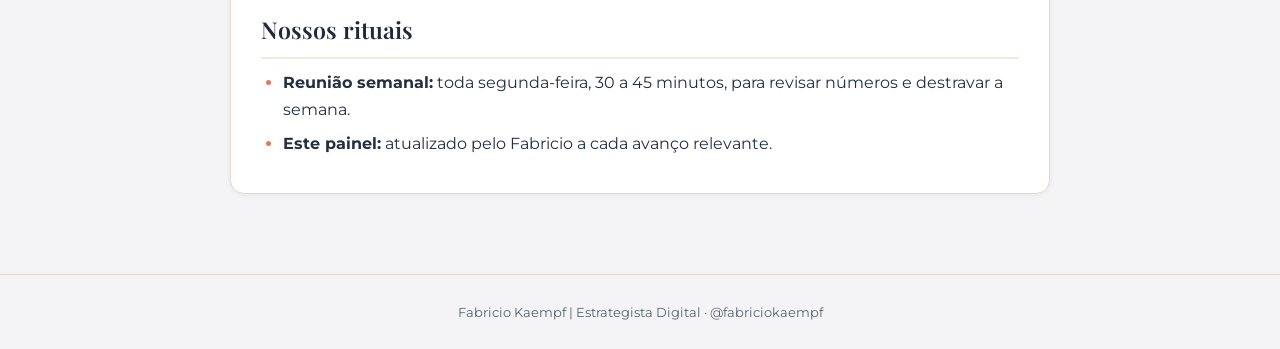
==== commit 957e767d: "Pauta de 01 a 12/10: postagem comeca em 01/10, 4 temas de react para escolher, legenda da palmada co" ====
--- a/index.html
+++ b/index.html
@@ -15,7 +15,7 @@
   <nav>
     <a href="index.html" class="ativo">Início</a>
     <a href="linha-editorial-mista.html">Linha editorial</a>
-    <a href="pauta-semana-28-09.html">Pauta da semana</a>
+    <a href="pauta-01-10.html">Pauta</a>
     <a href="checklist.html">Checklist</a>
     <a href="manual-marca.html">Manual de marca</a>
   </nav>
@@ -36,7 +36,7 @@
       <div class="card">
         <span class="tag">Conteúdo</span>
         <h2>Linha editorial mista</h2>
-        <p>Os quatro eixos, a semana-tipo com dois reacts fixos e o formato cru das pautas. Vale a partir de 28/09.</p>
+        <p>Os quatro eixos, a semana-tipo com dois reacts fixos e o formato cru das pautas. Começa a ser postada em 01/10.</p>
         <a class="botao" href="linha-editorial-mista.html">Abrir a linha editorial</a>
       </div>
       <div class="card">
@@ -47,9 +47,9 @@
       </div>
       <div class="card">
         <span class="tag acento">Para gravar</span>
-        <h2>Pauta da semana</h2>
-        <p>A pauta de 28/09 a 04/10 no formato cru: as peças do feed, os dois reacts e os stories, dia a dia.</p>
-        <a class="botao" href="pauta-semana-28-09.html">Abrir a pauta</a>
+        <h2>Pauta de 01 a 12/10</h2>
+        <p>Do primeiro dia de postagem até o Dia das Crianças, no formato cru: as peças do feed, os reacts para tu escolher e os stories, dia a dia.</p>
+        <a class="botao" href="pauta-01-10.html">Abrir a pauta</a>
       </div>
       <div class="card">
         <span class="tag">Marca</span>
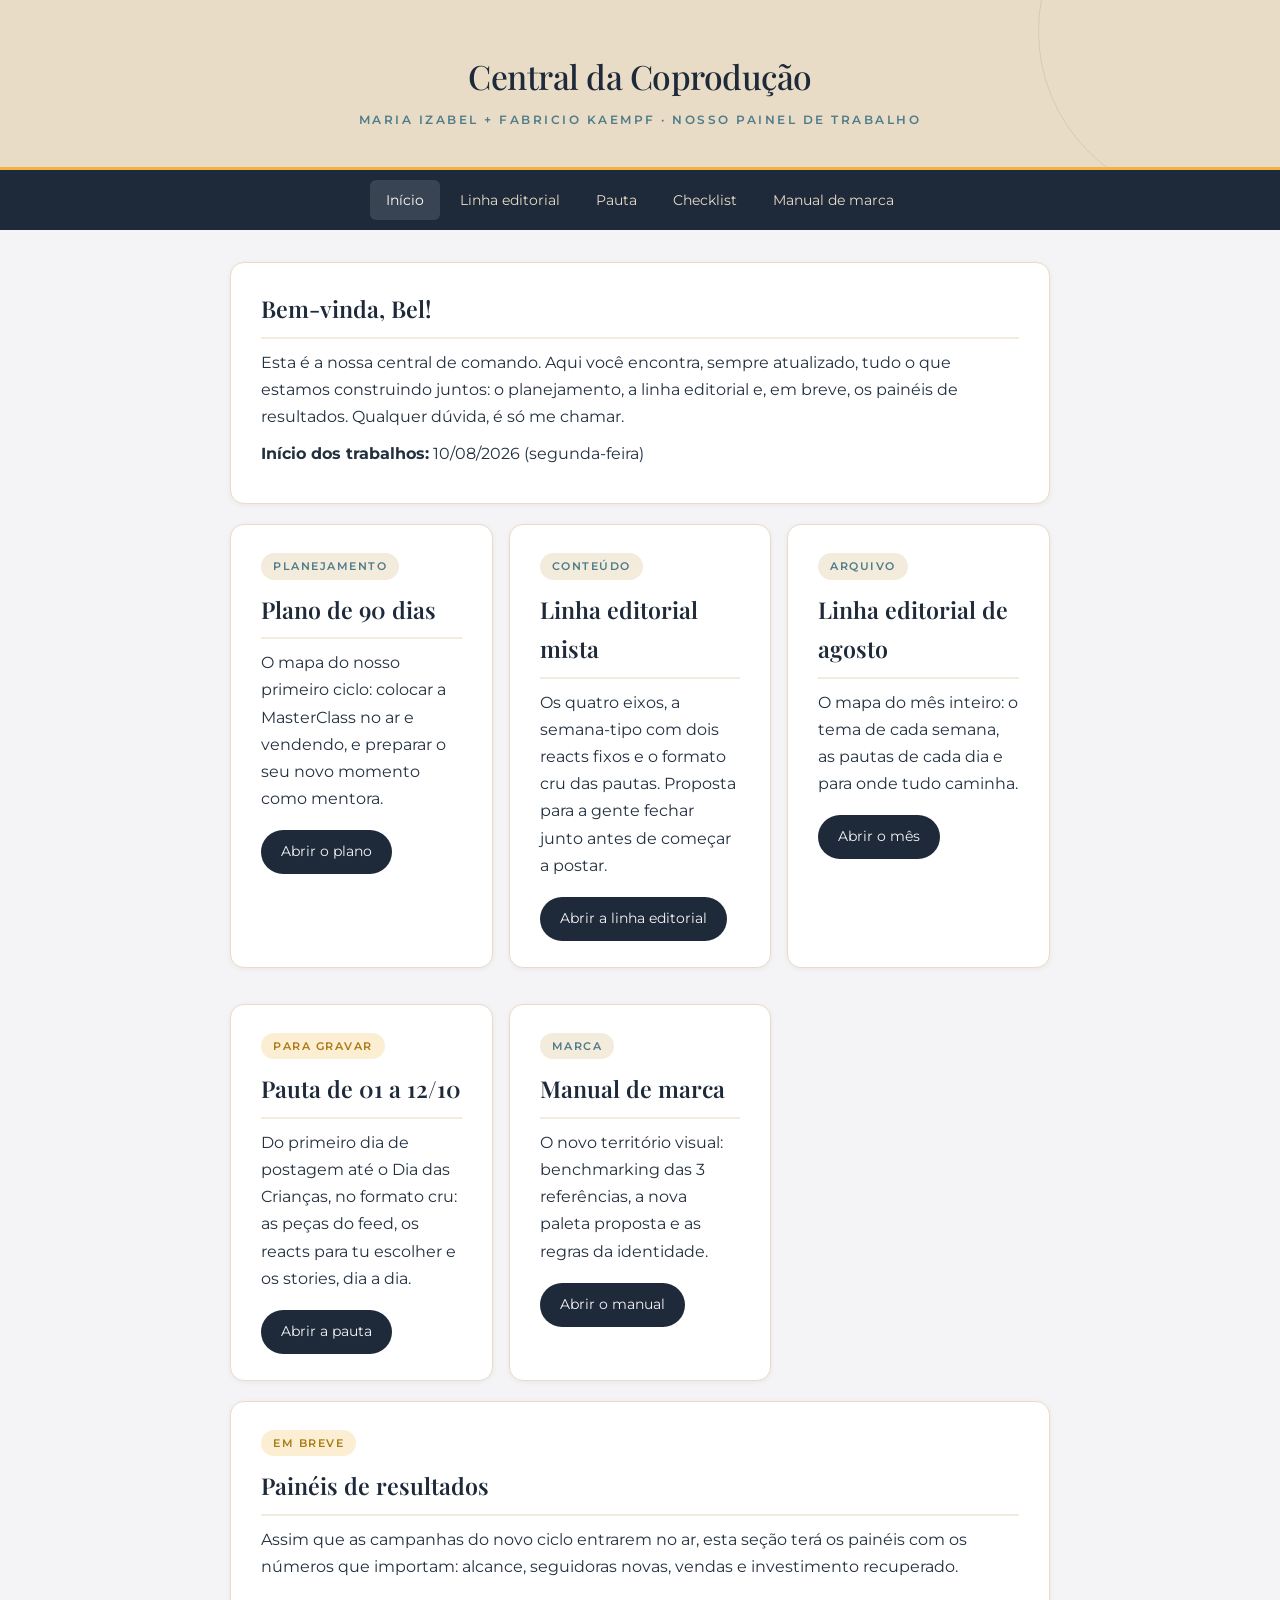
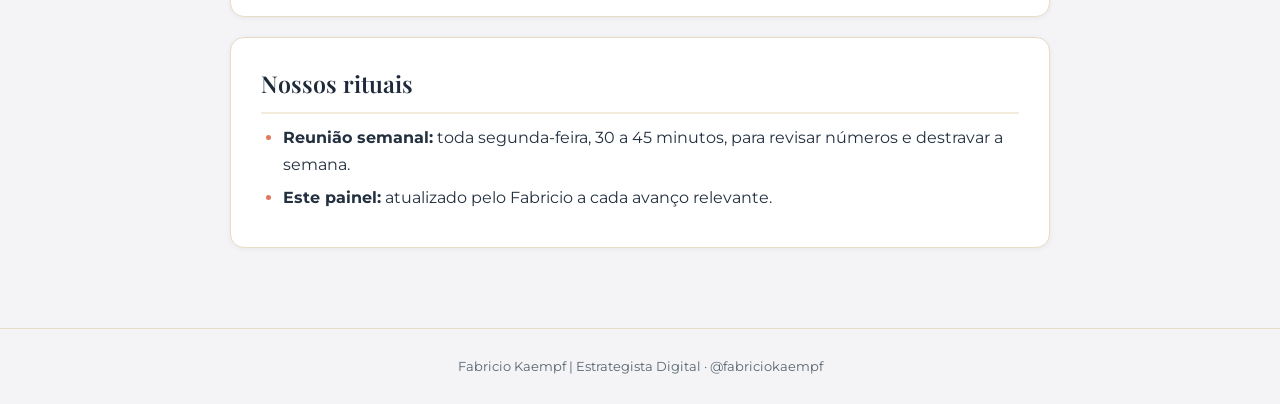
==== commit 0dfdd1cd: "Linha e pauta viram proposta para fechar junto com a Bel e a Fran Co-Authored-By: Claude Opus 5.5 <n" ====
--- a/index.html
+++ b/index.html
@@ -36,7 +36,7 @@
       <div class="card">
         <span class="tag">Conteúdo</span>
         <h2>Linha editorial mista</h2>
-        <p>Os quatro eixos, a semana-tipo com dois reacts fixos e o formato cru das pautas. Começa a ser postada em 01/10.</p>
+        <p>Os quatro eixos, a semana-tipo com dois reacts fixos e o formato cru das pautas. Proposta para a gente fechar junto antes de começar a postar.</p>
         <a class="botao" href="linha-editorial-mista.html">Abrir a linha editorial</a>
       </div>
       <div class="card">
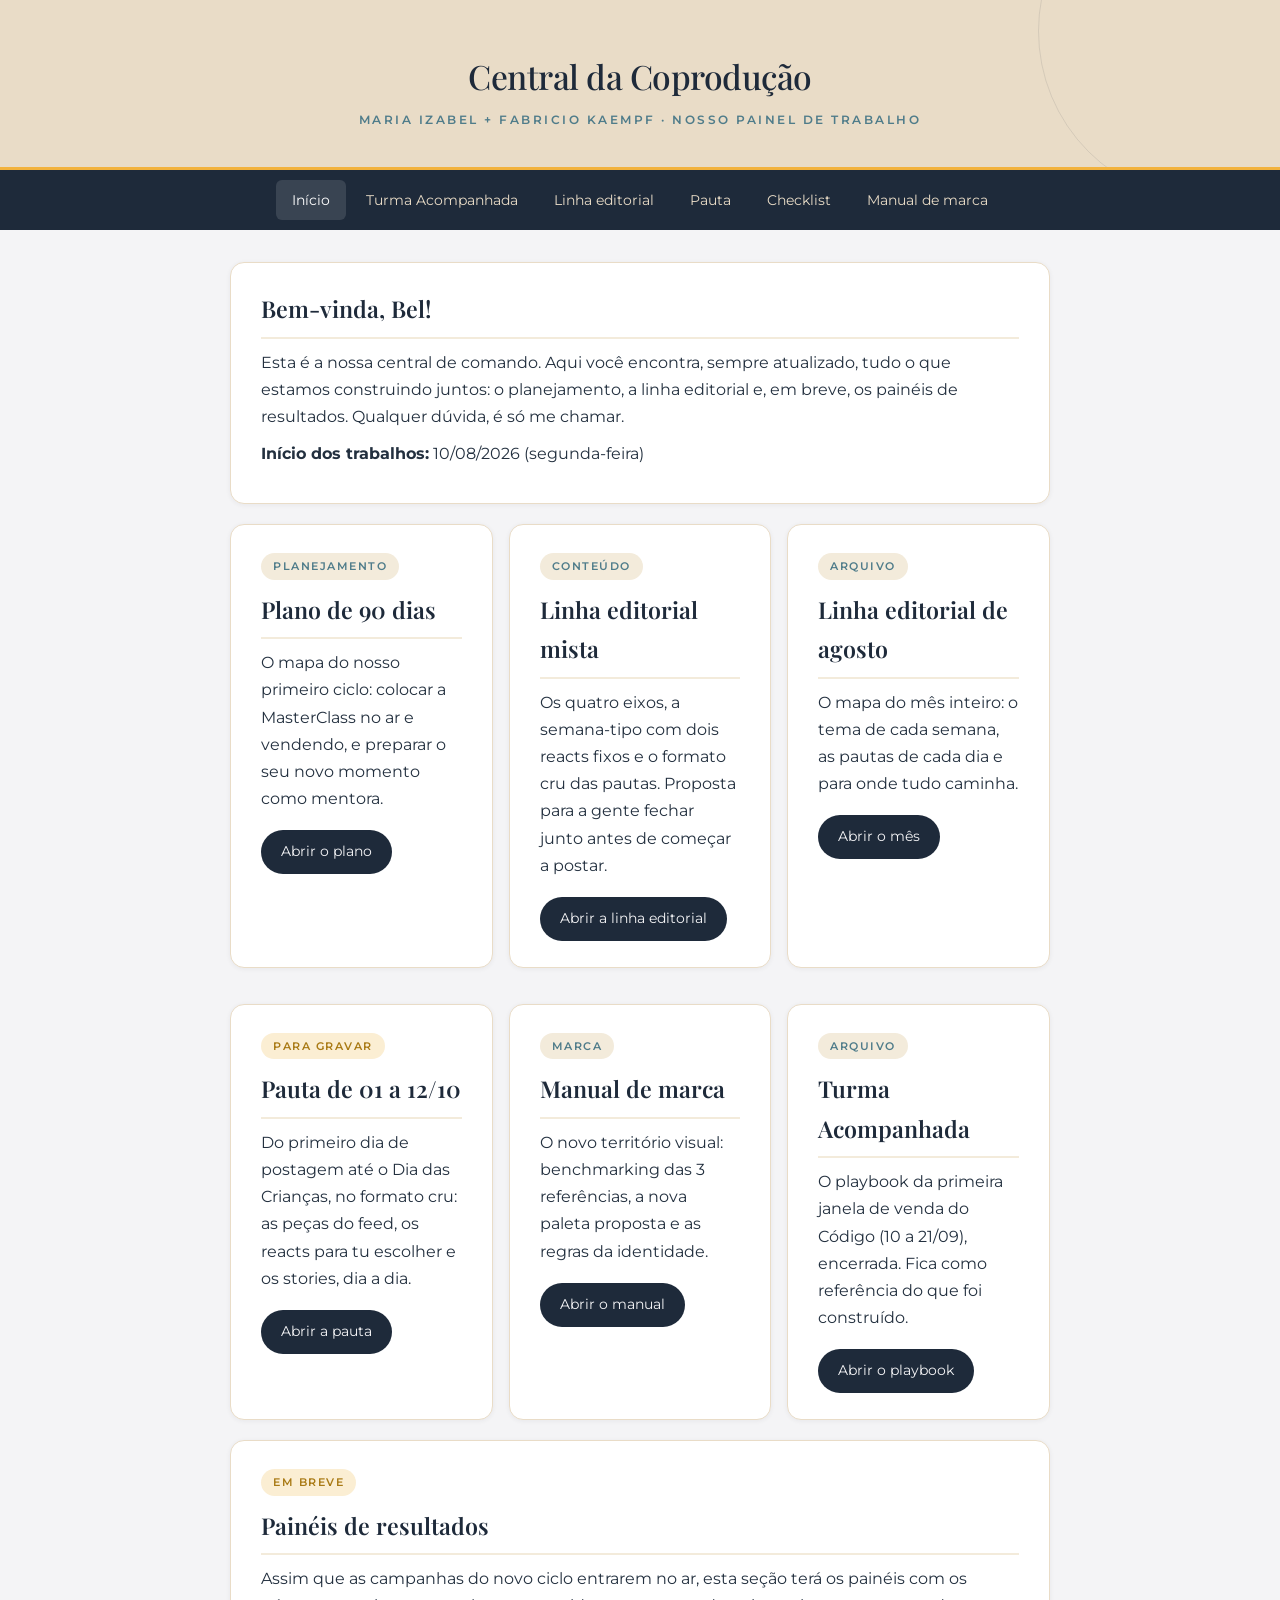
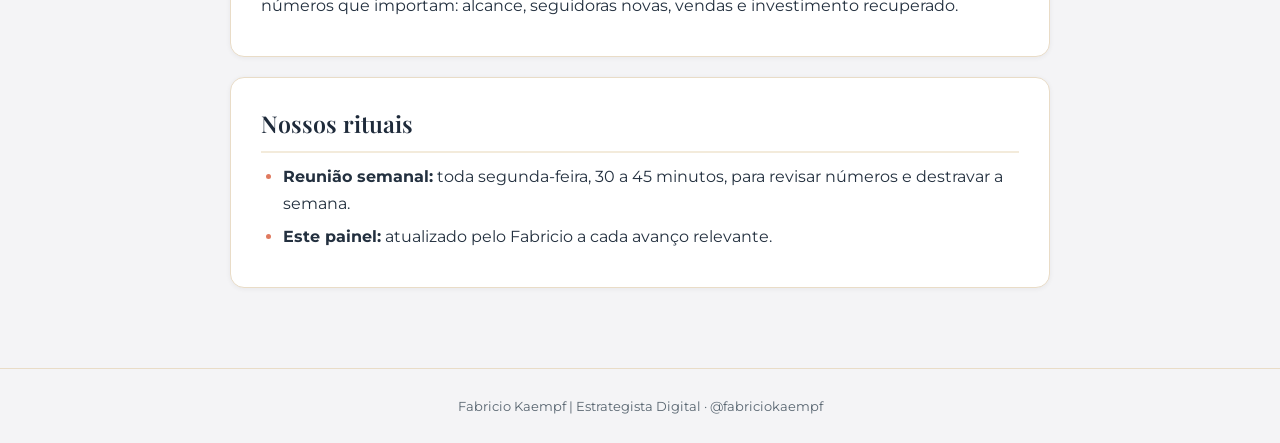
==== commit d07c9a91: "Merge: central com a linha editorial mista, as pautas e o playbook da Turma Acompanhada Co-Authored-" ====
--- a/index.html
+++ b/index.html
@@ -14,6 +14,7 @@
   </header>
   <nav>
     <a href="index.html" class="ativo">Início</a>
+    <a href="turma-acompanhada.html">Turma Acompanhada</a>
     <a href="linha-editorial-mista.html">Linha editorial</a>
     <a href="pauta-01-10.html">Pauta</a>
     <a href="checklist.html">Checklist</a>
@@ -57,6 +58,12 @@
         <p>O novo território visual: benchmarking das 3 referências, a nova paleta proposta e as regras da identidade.</p>
         <a class="botao" href="manual-marca.html">Abrir o manual</a>
       </div>
+      <div class="card">
+        <span class="tag">Arquivo</span>
+        <h2>Turma Acompanhada</h2>
+        <p>O playbook da primeira janela de venda do Código (10 a 21/09), encerrada. Fica como referência do que foi construído.</p>
+        <a class="botao" href="turma-acompanhada.html">Abrir o playbook</a>
+      </div>
     </div>
 
     <div class="card">
